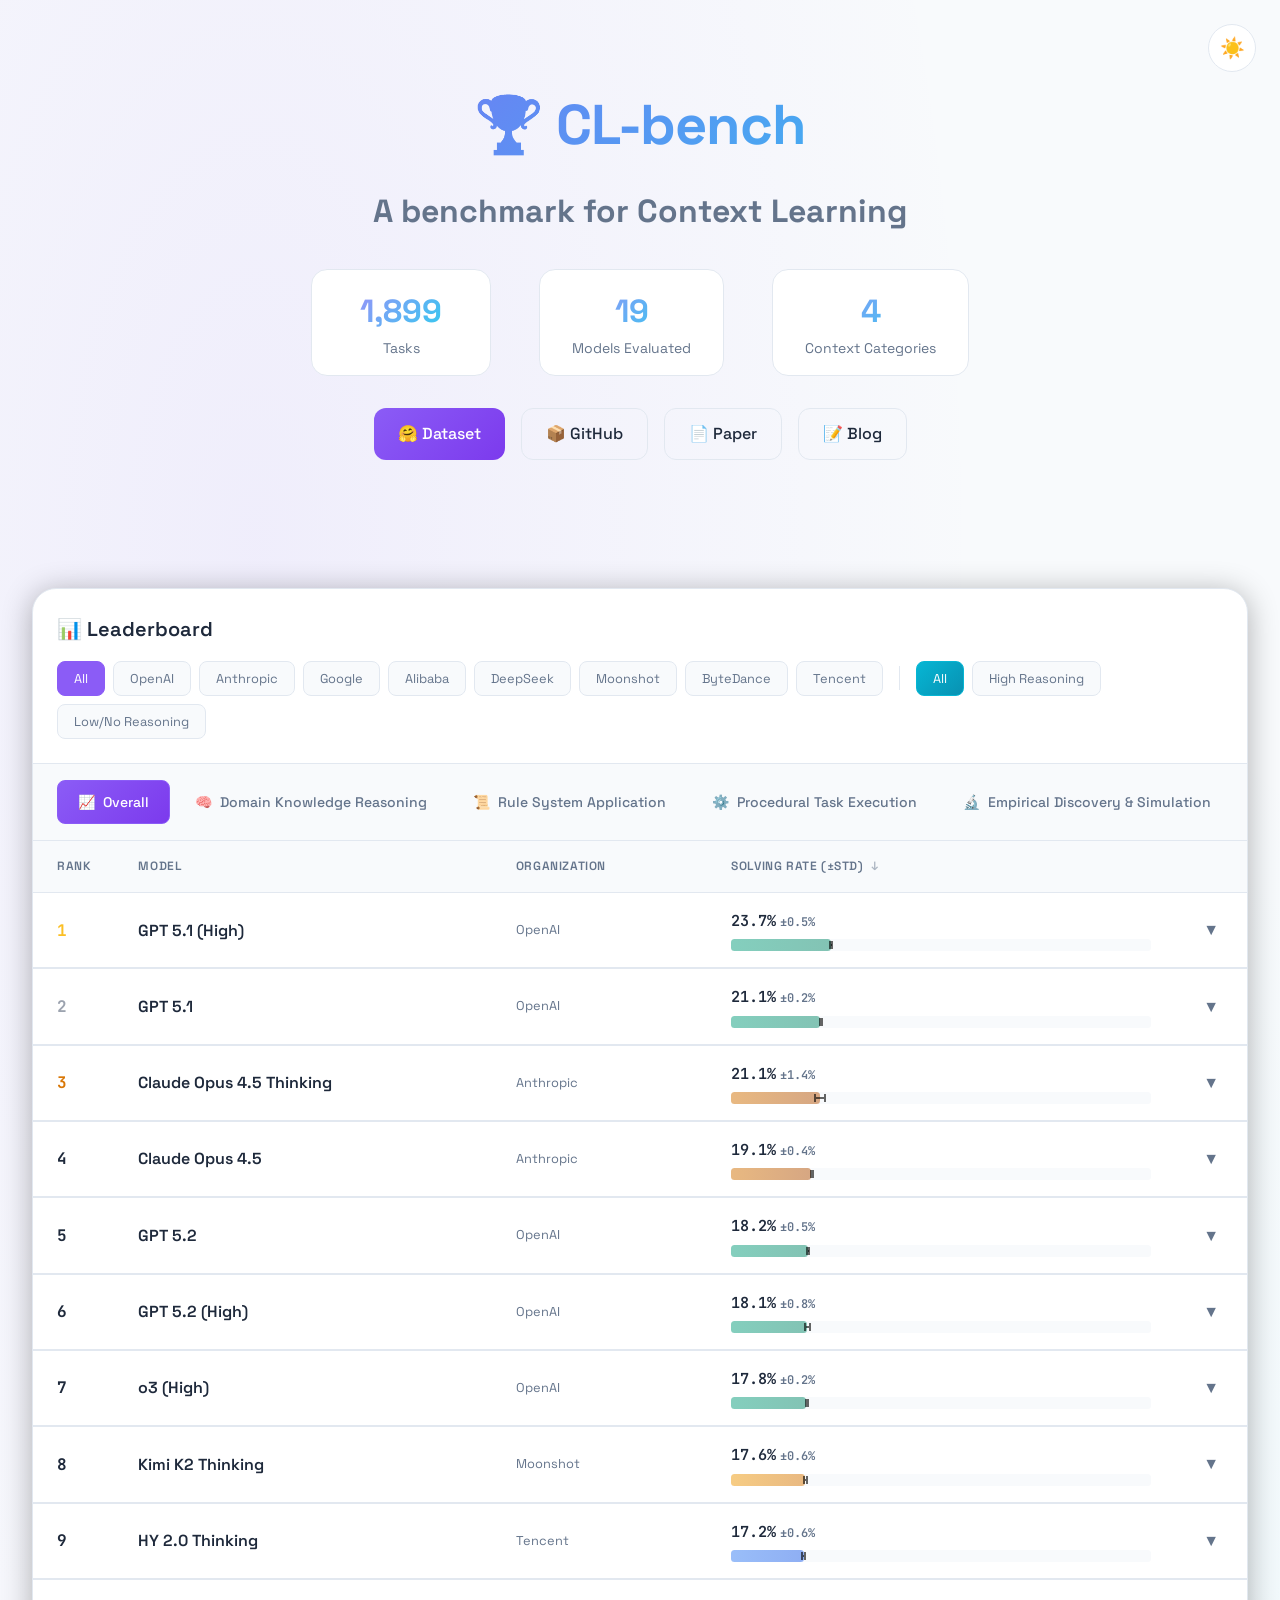
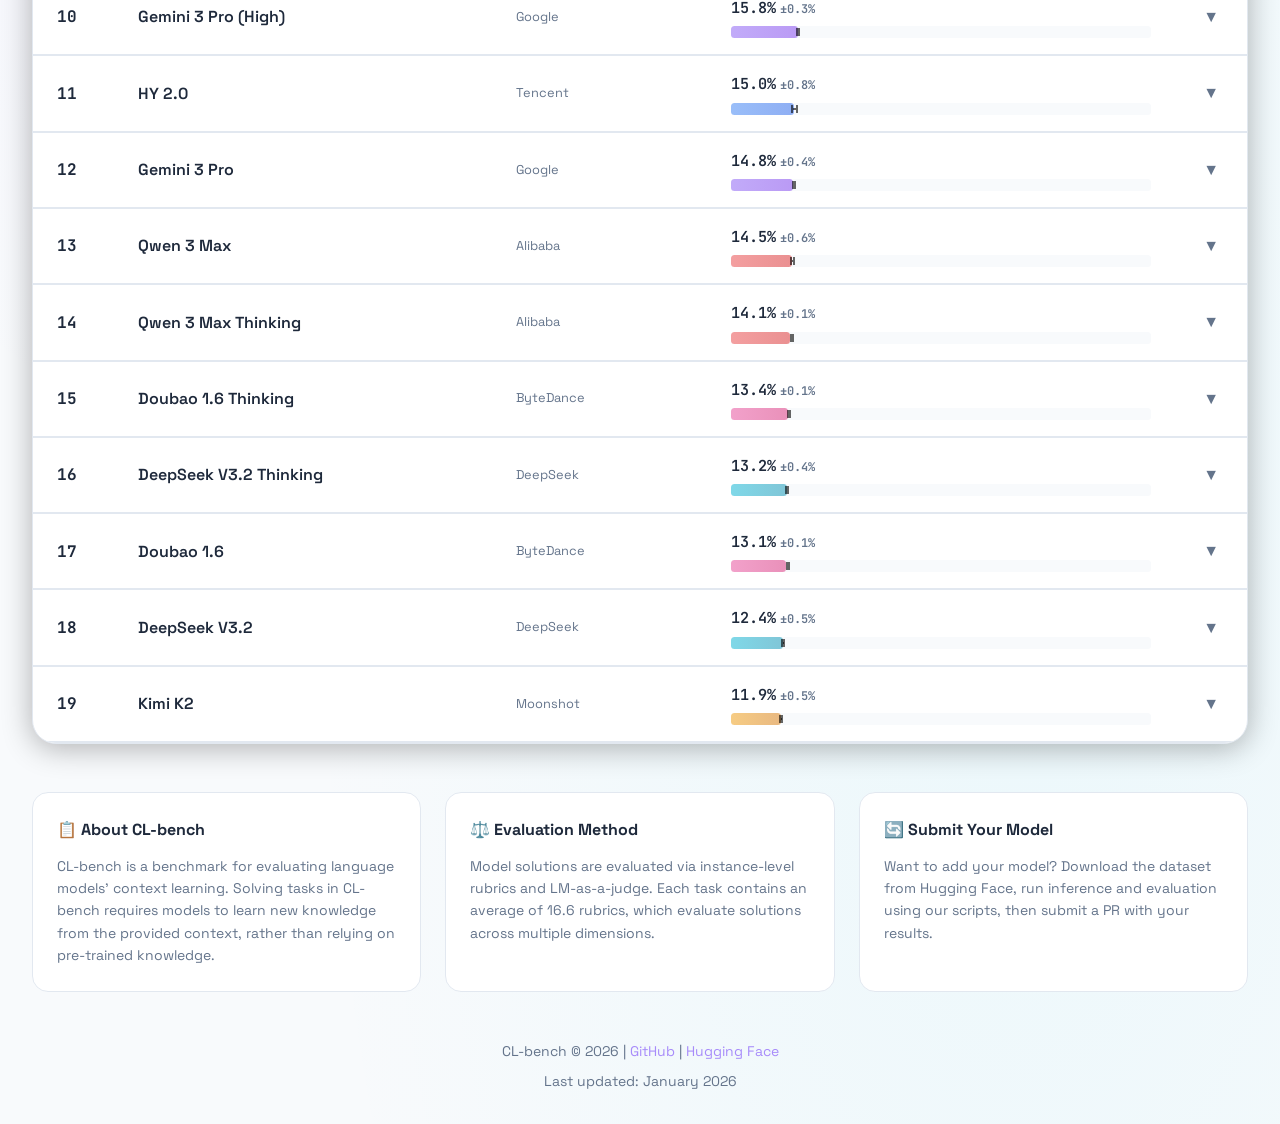
==== docs/index.html @ da1d1c38 "Update Leaderboard" ====
<!DOCTYPE html>
<html lang="en" data-theme="light">
<head>
    <meta charset="UTF-8">
    <meta name="viewport" content="width=device-width, initial-scale=1.0">
    <title>CL-bench Leaderboard</title>
    <link rel="preconnect" href="https://fonts.googleapis.com">
    <link rel="preconnect" href="https://fonts.gstatic.com" crossorigin>
    <link href="https://fonts.googleapis.com/css2?family=JetBrains+Mono:wght@400;500;600&family=Space+Grotesk:wght@400;500;600;700&display=swap" rel="stylesheet">
    <style>
        :root {
            --primary: #8b5cf6;
            --primary-dark: #7c3aed;
            --primary-light: #a78bfa;
            --bg: #0c0a1d;
            --bg-card: #1a1730;
            --bg-hover: #252140;
            --text: #f1f5f9;
            --text-secondary: #94a3b8;
            --border: #2e2a4a;
            --gold: #fbbf24;
            --silver: #9ca3af;
            --bronze: #d97706;
            --green: #10b981;
            --red: #ef4444;
            --cyan: #22d3ee;
        }

        [data-theme="light"] {
            --bg: #f8fafc;
            --bg-card: #ffffff;
            --bg-hover: #f1f5f9;
            --text: #1e293b;
            --text-secondary: #64748b;
            --border: #e2e8f0;
        }

        * {
            margin: 0;
            padding: 0;
            box-sizing: border-box;
        }

        body {
            font-family: 'Space Grotesk', -apple-system, BlinkMacSystemFont, sans-serif;
            background: var(--bg);
            color: var(--text);
            line-height: 1.6;
            min-height: 100vh;
            background-image: 
                radial-gradient(ellipse at 20% 20%, rgba(139, 92, 246, 0.08) 0%, transparent 50%),
                radial-gradient(ellipse at 80% 80%, rgba(34, 211, 238, 0.06) 0%, transparent 50%);
        }

        .container {
            max-width: 1400px;
            margin: 0 auto;
            padding: 2rem;
        }

        /* Header */
        header {
            text-align: center;
            margin-bottom: 3rem;
            padding: 3rem 0;
        }

        .logo {
            font-size: 3.5rem;
            font-weight: 700;
            background: linear-gradient(135deg, var(--primary) 0%, var(--cyan) 100%);
            -webkit-background-clip: text;
            -webkit-text-fill-color: transparent;
            background-clip: text;
            margin-bottom: 1rem;
            letter-spacing: -0.02em;
        }

        .tagline {
            font-size: 2rem;
            color: var(--text-secondary);
            max-width: 650px;
            margin: 0 auto 2rem;
        }

        .stats {
            display: flex;
            justify-content: center;
            gap: 3rem;
            margin-top: 2rem;
        }

        .stat {
            text-align: center;
            padding: 1rem 2rem;
            background: var(--bg-card);
            border-radius: 1rem;
            border: 1px solid var(--border);
            min-width: 180px;
        }

        .stat-value {
            font-size: 2rem;
            font-weight: 700;
            background: linear-gradient(135deg, var(--primary-light) 0%, var(--cyan) 100%);
            -webkit-background-clip: text;
            -webkit-text-fill-color: transparent;
            background-clip: text;
        }

        .stat-label {
            font-size: 0.875rem;
            color: var(--text-secondary);
        }

        /* Navigation */
        nav {
            display: flex;
            justify-content: center;
            gap: 1rem;
            margin-bottom: 2rem;
            flex-wrap: wrap;
        }

        .btn {
            display: inline-flex;
            align-items: center;
            gap: 0.5rem;
            padding: 0.75rem 1.5rem;
            background: linear-gradient(135deg, var(--primary) 0%, var(--primary-dark) 100%);
            color: white;
            text-decoration: none;
            border-radius: 0.75rem;
            font-weight: 500;
            transition: all 0.3s;
            border: none;
        }

        .btn:hover {
            transform: translateY(-2px);
            box-shadow: 0 8px 20px rgba(139, 92, 246, 0.4);
        }

        .btn-outline {
            background: transparent;
            border: 1px solid var(--border);
            color: var(--text);
        }

        .btn-outline:hover {
            background: var(--bg-card);
            border-color: var(--primary);
            box-shadow: 0 8px 20px rgba(139, 92, 246, 0.2);
        }

        /* Theme Toggle */
        .theme-toggle {
            position: fixed;
            top: 1.5rem;
            right: 1.5rem;
            z-index: 1000;
        }

        .theme-toggle-btn {
            display: flex;
            align-items: center;
            justify-content: center;
            width: 48px;
            height: 48px;
            background: var(--bg-card);
            border: 1px solid var(--border);
            border-radius: 50%;
            cursor: pointer;
            transition: all 0.3s;
            font-size: 1.25rem;
        }

        .theme-toggle-btn:hover {
            transform: scale(1.1);
            border-color: var(--primary);
            box-shadow: 0 4px 15px rgba(139, 92, 246, 0.3);
        }

        .theme-toggle-btn .icon-sun,
        .theme-toggle-btn .icon-moon {
            transition: opacity 0.3s, transform 0.3s;
        }

        .theme-toggle-btn .icon-sun {
            display: none;
        }

        [data-theme="light"] .theme-toggle-btn .icon-sun {
            display: block;
        }

        [data-theme="light"] .theme-toggle-btn .icon-moon {
            display: none;
        }

        /* Leaderboard */
        .leaderboard-section {
            background: var(--bg-card);
            border-radius: 1.5rem;
            overflow: hidden;
            border: 1px solid var(--border);
            box-shadow: 0 4px 30px rgba(0, 0, 0, 0.3);
        }

        .section-header {
            display: flex;
            justify-content: space-between;
            align-items: center;
            padding: 1.5rem;
            border-bottom: 1px solid var(--border);
            flex-wrap: wrap;
            gap: 1rem;
        }

        .section-title {
            font-size: 1.25rem;
            font-weight: 600;
        }

        /* Category Tabs */
        .category-tabs {
            display: flex;
            gap: 0.25rem;
            padding: 1rem 1.5rem;
            background: var(--bg);
            border-bottom: 1px solid var(--border);
            overflow-x: auto;
        }

        .category-tab {
            padding: 0.75rem 1.25rem;
            background: transparent;
            border: 1px solid transparent;
            color: var(--text-secondary);
            border-radius: 0.5rem;
            cursor: pointer;
            font-size: 0.875rem;
            font-weight: 500;
            transition: all 0.2s;
            white-space: nowrap;
            font-family: inherit;
        }

        .category-tab:hover {
            color: var(--text);
            background: var(--bg-card);
        }

        .category-tab.active {
            background: linear-gradient(135deg, var(--primary) 0%, var(--primary-dark) 100%);
            color: white;
            border-color: var(--primary);
        }

        .category-tab .tab-icon {
            margin-right: 0.5rem;
        }

        .filters {
            display: flex;
            gap: 0.5rem;
            flex-wrap: wrap;
            align-items: center;
        }

        .filter-divider {
            width: 1px;
            height: 24px;
            background: var(--border);
            margin: 0 0.5rem;
        }

        .filter-btn {
            padding: 0.5rem 1rem;
            background: var(--bg);
            border: 1px solid var(--border);
            color: var(--text-secondary);
            border-radius: 0.5rem;
            cursor: pointer;
            font-size: 0.8rem;
            transition: all 0.2s;
            font-family: inherit;
        }

        .filter-btn:hover, .filter-btn.active {
            background: var(--primary);
            border-color: var(--primary);
            color: white;
        }

        .filter-btn.reasoning-active {
            background: linear-gradient(135deg, #06b6d4 0%, #0891b2 100%);
            border-color: #06b6d4;
            color: white;
        }

        .filter-btn.reasoning-btn:hover:not(.reasoning-active) {
            background: var(--bg-hover);
            border-color: #06b6d4;
            color: var(--text);
        }

        /* Table */
        .table-container {
            overflow-x: auto;
        }

        table {
            width: 100%;
            border-collapse: collapse;
        }

        th, td {
            padding: 1rem 1.5rem;
            text-align: left;
        }

        th {
            background: var(--bg);
            font-weight: 600;
            font-size: 0.75rem;
            text-transform: uppercase;
            letter-spacing: 0.05em;
            color: var(--text-secondary);
            cursor: pointer;
            user-select: none;
            white-space: nowrap;
        }

        th:hover {
            color: var(--text);
        }

        th .sort-icon {
            margin-left: 0.25rem;
            opacity: 0.5;
        }

        th.sorted .sort-icon {
            opacity: 1;
            color: var(--primary);
        }

        tr {
            border-bottom: 1px solid var(--border);
            transition: background 0.2s;
        }

        tbody tr:hover {
            background: var(--bg-hover);
        }

        .rank {
            font-weight: 700;
            width: 60px;
            font-family: 'JetBrains Mono', monospace;
        }

        .rank-1 { color: var(--gold); }
        .rank-2 { color: var(--silver); }
        .rank-3 { color: var(--bronze); }

        .model-name {
            font-weight: 600;
        }

        .model-org {
            font-size: 0.8rem;
            color: var(--text-secondary);
        }

        .score {
            font-weight: 600;
            font-variant-numeric: tabular-nums;
            min-width: 300px;
        }

        .score-container {
            display: flex;
            flex-direction: column;
            gap: 0.375rem;
        }

        .score-text {
            display: flex;
            align-items: baseline;
            gap: 0.25rem;
            font-family: 'JetBrains Mono', monospace;
        }

        .score-value {
            font-weight: 600;
            font-size: 0.95rem;
        }

        .score-std {
            font-size: 0.75rem;
            color: var(--text-secondary);
        }

        .progress-wrapper {
            position: relative;
            width: 100%;
            height: 12px;
        }

        .progress-bg {
            position: absolute;
            top: 0;
            left: 0;
            width: 100%;
            height: 100%;
            background: var(--bg);
            border-radius: 3.5px;
        }

        .progress-bar {
            position: absolute;
            top: 0;
            left: 0;
            height: 100%;
            border-radius: 3.5px;
            transition: width 0.5s ease;
        }

        /* I-shaped error bar */
        .error-bar-container {
            position: absolute;
            top: 50%;
            transform: translateY(-50%);
            height: 16px;
            display: flex;
            align-items: center;
        }

        .error-bar-line {
            height: 2px;
            background: rgba(255, 255, 255, 0.85);
        }

        .error-bar-cap {
            width: 2px;
            height: 8px;
            background: rgba(225, 219, 219, 0.85);
            flex-shrink: 0;
        }

        [data-theme="light"] .error-bar-line {
            background: rgba(0, 0, 0, 0.6);
        }

        [data-theme="light"] .error-bar-cap {
            background: rgba(0, 0, 0, 0.6);
        }

        /* Color palette for different organizations */
        .bar-openai { background: linear-gradient(90deg, #10a37f 0%, #0d8c6c 100%); }
        .bar-anthropic { background: linear-gradient(90deg, #d97706 0%, #b45309 100%); }
        .bar-google { background: linear-gradient(90deg, #8b5cf6 0%, #7c3aed 100%); }
        .bar-alibaba { background: linear-gradient(90deg, #ef4444 0%, #dc2626 100%); }
        .bar-deepseek { background: linear-gradient(90deg, #06b6d4 0%, #0891b2 100%); }
        .bar-moonshot { background: linear-gradient(90deg, #f59e0b 0%, #d97706 100%); }
        .bar-bytedance { background: linear-gradient(90deg, #ec4899 0%, #db2777 100%); }
        .bar-tencent { background: linear-gradient(90deg, #3b82f6 0%, #2563eb 100%); }

        /* Light mode: softer progress bars */
        [data-theme="light"] .progress-bar {
            opacity: 0.5;
        }

        [data-theme="light"] .mini-bar-fill {
            opacity: 0.5;
        }

        /* Mini category bars for expanded view */
        .mini-scores {
            display: none;
            grid-template-columns: repeat(4, 1fr);
            gap: 1rem;
            padding: 1rem 1.5rem;
            background: var(--bg);
            border-top: 1px solid var(--border);
        }

        .mini-scores.visible {
            display: grid;
        }

        .mini-score {
            background: var(--bg-card);
            padding: 0.75rem;
            border-radius: 0.5rem;
            border: 1px solid var(--border);
        }

        .mini-score-label {
            font-size: 0.7rem;
            color: var(--text-secondary);
            margin-bottom: 0.25rem;
            text-transform: uppercase;
            letter-spacing: 0.03em;
        }

        .mini-score-value {
            font-family: 'JetBrains Mono', monospace;
            font-size: 0.9rem;
            font-weight: 600;
        }

        .mini-bar {
            height: 4px;
            background: var(--bg);
            border-radius: 2px;
            margin-top: 0.5rem;
            overflow: hidden;
        }

        .mini-bar-fill {
            height: 100%;
            border-radius: 2px;
            transition: width 0.3s ease;
        }

        /* About Section */
        .about-section {
            margin-top: 3rem;
            display: grid;
            grid-template-columns: repeat(auto-fit, minmax(300px, 1fr));
            gap: 1.5rem;
        }

        .about-card {
            background: var(--bg-card);
            border: 1px solid var(--border);
            border-radius: 1rem;
            padding: 1.5rem;
            transition: all 0.3s;
        }

        .about-card:hover {
            border-color: var(--primary);
            transform: translateY(-2px);
        }

        .about-card h3 {
            font-size: 1rem;
            margin-bottom: 0.75rem;
            display: flex;
            align-items: center;
            gap: 0.5rem;
        }

        .about-card p {
            color: var(--text-secondary);
            font-size: 0.875rem;
        }

        /* Footer */
        footer {
            text-align: center;
            padding: 3rem 0 0 0;
            color: var(--text-secondary);
            font-size: 0.875rem;
        }

        footer a {
            color: var(--primary-light);
            text-decoration: none;
        }

        footer a:hover {
            text-decoration: underline;
        }

        /* Expand button */
        .expand-btn {
            background: none;
            border: none;
            color: var(--text-secondary);
            cursor: pointer;
            padding: 0.25rem;
            transition: all 0.2s;
            font-size: 1rem;
        }

        .expand-btn:hover {
            color: var(--primary);
        }

        .expand-btn.expanded {
            transform: rotate(180deg);
        }

        /* Responsive */
        @media (max-width: 768px) {
            .container {
                padding: 1rem;
            }

            .logo {
                font-size: 2.5rem;
            }

            .stats {
                gap: 1rem;
                flex-wrap: wrap;
            }

            .stat {
                padding: 0.75rem 1.25rem;
            }

            th, td {
                padding: 0.75rem 1rem;
            }

            .category-tabs {
                padding: 0.75rem 1rem;
            }

            .mini-scores {
                grid-template-columns: repeat(2, 1fr);
            }
        }
    </style>
</head>
<body>
    <!-- Theme Toggle Button -->
    <div class="theme-toggle">
        <button class="theme-toggle-btn" onclick="toggleTheme()" title="切换日间/夜间模式">
            <span class="icon-moon">🌙</span>
            <span class="icon-sun">☀️</span>
        </button>
    </div>

    <div class="container">
        <header>
            <h1 class="logo">🏆 CL-bench</h1>
            <h2 class="tagline">A benchmark for Context Learning</h2>
            
            <div class="stats">
                <div class="stat">
                    <div class="stat-value">1,899</div>
                    <div class="stat-label">Tasks</div>
                </div>
                <div class="stat">
                    <div class="stat-value" id="model-count">19</div>
                    <div class="stat-label">Models Evaluated</div>
                </div>
                <div class="stat">
                    <div class="stat-value">4</div>
                    <div class="stat-label">Context Categories</div>
                </div>
            </div>

            <nav style="margin-top: 2rem;">
                <a href="https://huggingface.co/datasets/tencent/CL-bench" class="btn" target="_blank">
                    🤗 Dataset
                </a>
                <a href="https://github.com/Tencent-Hunyuan/CL-bench" class="btn btn-outline" target="_blank">
                    📦 GitHub
                </a>
                <a href="TBD" class="btn btn-outline" target="_blank">
                    📄 Paper
                </a>
                <a href="https://hy.tencent.com/research" class="btn btn-outline" target="_blank">
                    📝 Blog
                </a>
            </nav>
        </header>

        <section class="leaderboard-section">
            <div class="section-header">
                <h2 class="section-title">📊 Leaderboard</h2>
                <div class="filters">
                    <button class="filter-btn active" data-filter="all">All</button>
                    <button class="filter-btn" data-filter="OpenAI">OpenAI</button>
                    <button class="filter-btn" data-filter="Anthropic">Anthropic</button>
                    <button class="filter-btn" data-filter="Google">Google</button>
                    <button class="filter-btn" data-filter="Alibaba">Alibaba</button>
                    <button class="filter-btn" data-filter="DeepSeek">DeepSeek</button>
                    <button class="filter-btn" data-filter="Moonshot">Moonshot</button>
                    <button class="filter-btn" data-filter="ByteDance">ByteDance</button>
                    <button class="filter-btn" data-filter="Tencent">Tencent</button>
                    <div class="filter-divider"></div>
                    <button class="filter-btn reasoning-btn reasoning-active" data-reasoning="all">All</button>
                    <button class="filter-btn reasoning-btn" data-reasoning="high">High Reasoning</button>
                    <button class="filter-btn reasoning-btn" data-reasoning="low">Low/No Reasoning</button>
                </div>
            </div>

            <!-- Category Tabs -->
            <div class="category-tabs">
                <button class="category-tab active" data-category="overall">
                    <span class="tab-icon">📈</span>Overall
                </button>
                <button class="category-tab" data-category="domain">
                    <span class="tab-icon">🧠</span>Domain Knowledge Reasoning
                </button>
                <button class="category-tab" data-category="rule">
                    <span class="tab-icon">📜</span>Rule System Application
                </button>
                <button class="category-tab" data-category="procedural">
                    <span class="tab-icon">⚙️</span>Procedural Task Execution
                </button>
                <button class="category-tab" data-category="pattern">
                    <span class="tab-icon">🔬</span>Empirical Discovery & Simulation
                </button>
            </div>
            
            <div class="table-container">
                <table id="leaderboard">
                    <thead>
                        <tr>
                            <th>Rank</th>
                            <th>Model</th>
                            <th>Organization</th>
                            <th data-sort="score" id="score-header">Solving Rate (±std) <span class="sort-icon">↓</span></th>
                            <th style="width: 40px;"></th>
                        </tr>
                    </thead>
                    <tbody id="leaderboard-body">
                        <!-- Data will be inserted here -->
                    </tbody>
                </table>
            </div>
        </section>

        <section class="about-section">
            <div class="about-card">
                <h3>📋 About CL-bench</h3>
                <p>CL-bench is a benchmark for evaluating language models' context learning. Solving tasks in CL-bench requires models to learn new knowledge from the provided context, rather than relying on pre-trained knowledge.</p>
            </div>
            <div class="about-card">
                <h3>⚖️ Evaluation Method</h3>
                <p>Model solutions are evaluated via instance-level rubrics and LM-as-a-judge. Each task contains an average of 16.6 rubrics, which evaluate solutions across multiple dimensions.</p>
            </div>
            <div class="about-card">
                <h3>🔄 Submit Your Model</h3>
                <p>Want to add your model? Download the dataset from Hugging Face, run inference and evaluation using our scripts, then submit a PR with your results.</p>
            </div>
        </section>

        <footer>
            <p>CL-bench © 2026 | <a href="https://github.com/Tencent-Hunyuan/CL-bench"  target="_blank">GitHub</a> | <a href="https://huggingface.co/datasets/tencent/CL-bench"  target="_blank">Hugging Face</a></p>
            <p style="margin-top: 0.5rem;">Last updated: January 2026</p>
        </footer>
    </div>

    <script>
        // Theme toggle functionality
        function toggleTheme() {
            const html = document.documentElement;
            const currentTheme = html.getAttribute('data-theme');
            const newTheme = currentTheme === 'light' ? 'dark' : 'light';
            
            if (newTheme === 'dark') {
                html.removeAttribute('data-theme');
            } else {
                html.setAttribute('data-theme', newTheme);
            }
            
            // Save preference to localStorage
            localStorage.setItem('theme', newTheme);
        }

        // Load saved theme on page load
        (function() {
            const savedTheme = localStorage.getItem('theme');
            if (savedTheme === 'light') {
                document.documentElement.setAttribute('data-theme', 'light');
            }
        })();

        // Complete leaderboard data with context category scores
        const leaderboardData = [
            { model: "GPT 5.1 (High)", org: "OpenAI", overall: 0.237, overall_std: 0.005, domain: 0.253, domain_std: 0.013, rule: 0.237, rule_std: 0.013, procedural: 0.238, procedural_std: 0.014, pattern: 0.181, pattern_std: 0.031 },
            { model: "GPT 5.1", org: "OpenAI", overall: 0.211, overall_std: 0.002, domain: 0.224, domain_std: 0.007, rule: 0.210, rule_std: 0.007, procedural: 0.228, procedural_std: 0.013, pattern: 0.136, pattern_std: 0.010 },
            { model: "Claude Opus 4.5 Thinking", org: "Anthropic", overall: 0.211, overall_std: 0.014, domain: 0.237, domain_std: 0.012, rule: 0.190, rule_std: 0.015, procedural: 0.226, procedural_std: 0.015, pattern: 0.151, pattern_std: 0.023 },
            { model: "Claude Opus 4.5", org: "Anthropic", overall: 0.191, overall_std: 0.004, domain: 0.210, domain_std: 0.005, rule: 0.191, rule_std: 0.004, procedural: 0.195, procedural_std: 0.016, pattern: 0.114, pattern_std: 0.013 },
            { model: "GPT 5.2 (High)", org: "OpenAI", overall: 0.181, overall_std: 0.008, domain: 0.186, domain_std: 0.009, rule: 0.172, rule_std: 0.013, procedural: 0.214, procedural_std: 0.011, pattern: 0.117, pattern_std: 0.018 },
            { model: "GPT 5.2", org: "OpenAI", overall: 0.182, overall_std: 0.005, domain: 0.195, domain_std: 0.015, rule: 0.180, rule_std: 0.019, procedural: 0.191, procedural_std: 0.011, pattern: 0.121, pattern_std: 0.015 },
            { model: "o3 (High)", org: "OpenAI", overall: 0.178, overall_std: 0.002, domain: 0.180, domain_std: 0.014, rule: 0.176, rule_std: 0.011, procedural: 0.195, procedural_std: 0.004, pattern: 0.137, pattern_std: 0.008 },
            { model: "Kimi K2 Thinking", org: "Moonshot", overall: 0.176, overall_std: 0.006, domain: 0.187, domain_std: 0.006, rule: 0.170, rule_std: 0.015, procedural: 0.188, procedural_std: 0.007, pattern: 0.126, pattern_std: 0.040 },
            { model: "HY 2.0 Thinking", org: "Tencent", overall: 0.172, overall_std: 0.006, domain: 0.180, domain_std: 0.010, rule: 0.173, rule_std: 0.005, procedural: 0.194, procedural_std: 0.011, pattern: 0.089, pattern_std: 0.003 },
            { model: "Gemini 3 Pro (High)", org: "Google", overall: 0.158, overall_std: 0.003, domain: 0.155, domain_std: 0.011, rule: 0.177, rule_std: 0.017, procedural: 0.164, procedural_std: 0.016, pattern: 0.101, pattern_std: 0.031 },
            { model: "HY 2.0", org: "Tencent", overall: 0.150, overall_std: 0.008, domain: 0.143, domain_std: 0.009, rule: 0.163, rule_std: 0.009, procedural: 0.173, procedural_std: 0.011, pattern: 0.085, pattern_std: 0.009 },
            { model: "Gemini 3 Pro", org: "Google", overall: 0.148, overall_std: 0.004, domain: 0.139, domain_std: 0.003, rule: 0.165, rule_std: 0.007, procedural: 0.155, procedural_std: 0.014, pattern: 0.112, pattern_std: 0.010 },
            { model: "Qwen 3 Max", org: "Alibaba", overall: 0.145, overall_std: 0.006, domain: 0.146, domain_std: 0.010, rule: 0.161, rule_std: 0.006, procedural: 0.149, procedural_std: 0.016, pattern: 0.089, pattern_std: 0.015 },
            { model: "Qwen 3 Max Thinking", org: "Alibaba", overall: 0.141, overall_std: 0.001, domain: 0.135, domain_std: 0.005, rule: 0.156, rule_std: 0.010, procedural: 0.152, procedural_std: 0.014, pattern: 0.090, pattern_std: 0.010 },
            { model: "Doubao 1.6 Thinking", org: "ByteDance", overall: 0.134, overall_std: 0.001, domain: 0.137, domain_std: 0.001, rule: 0.142, rule_std: 0.014, procedural: 0.139, procedural_std: 0.015, pattern: 0.094, pattern_std: 0.003 },
            { model: "DeepSeek V3.2 Thinking", org: "DeepSeek", overall: 0.132, overall_std: 0.004, domain: 0.136, domain_std: 0.006, rule: 0.138, rule_std: 0.006, procedural: 0.142, procedural_std: 0.001, pattern: 0.080, pattern_std: 0.015 },
            { model: "Doubao 1.6", org: "ByteDance", overall: 0.131, overall_std: 0.001, domain: 0.119, domain_std: 0.005, rule: 0.147, rule_std: 0.007, procedural: 0.151, procedural_std: 0.005, pattern: 0.079, pattern_std: 0.008 },
            { model: "DeepSeek V3.2", org: "DeepSeek", overall: 0.124, overall_std: 0.005, domain: 0.123, domain_std: 0.008, rule: 0.134, rule_std: 0.010, procedural: 0.135, procedural_std: 0.004, pattern: 0.070, pattern_std: 0.005 },
            { model: "Kimi K2", org: "Moonshot", overall: 0.119, overall_std: 0.005, domain: 0.123, domain_std: 0.011, rule: 0.127, rule_std: 0.005, procedural: 0.132, procedural_std: 0.011, pattern: 0.057, pattern_std: 0.008 },
        ];

        // Category display mapping
        const categoryLabels = {
            overall: "Overall",
            domain: "Domain Knowledge Reasoning",
            rule: "Rule System Application",
            procedural: "Procedural Task Execution",
            pattern: "Empirical Discovery & Simulation"
        };

        let currentData = [...leaderboardData];
        let currentCategory = 'overall';
        let sortColumn = 'score';
        let sortDirection = 'desc';
        let expandedRows = new Set();
        let currentOrgFilter = 'all';
        let currentReasoningFilter = 'all';

        // Check if a model is high reasoning (has "Thinking" or "(High)" in name)
        function isHighReasoning(modelName) {
            return modelName.includes('Thinking') || modelName.includes('(High)');
        }

        // Apply both org and reasoning filters
        function applyFilters() {
            let filtered = [...leaderboardData];
            
            // Apply org filter
            if (currentOrgFilter !== 'all') {
                filtered = filtered.filter(d => d.org === currentOrgFilter);
            }
            
            // Apply reasoning filter
            if (currentReasoningFilter === 'high') {
                filtered = filtered.filter(d => isHighReasoning(d.model));
            } else if (currentReasoningFilter === 'low') {
                filtered = filtered.filter(d => !isHighReasoning(d.model));
            }
            
            currentData = filtered;
            renderLeaderboard(currentData);
        }

        function getScoreForCategory(item, category) {
            return { value: item[category], std: item[category + '_std'] };
        }

        function renderLeaderboard(data) {
            const tbody = document.getElementById('leaderboard-body');
            
            // Sort data by current category score
            data.sort((a, b) => {
                const aVal = a[currentCategory];
                const bVal = b[currentCategory];
                
                if (sortDirection === 'asc') {
                    return aVal - bVal;
                } else {
                    return bVal - aVal;
                }
            });

            // Max score for scaling (use 100% for accurate visualization)
            const maxScore = 1.0;
            
            // Organization to color class mapping
            const orgColorMap = {
                'OpenAI': 'bar-openai',
                'Anthropic': 'bar-anthropic',
                'Google': 'bar-google',
                'Alibaba': 'bar-alibaba',
                'DeepSeek': 'bar-deepseek',
                'Moonshot': 'bar-moonshot',
                'ByteDance': 'bar-bytedance',
                'Tencent': 'bar-tencent'
            };

            tbody.innerHTML = data.map((item, index) => {
                const rank = index + 1;
                const rankClass = rank <= 3 ? `rank-${rank}` : '';
                const score = getScoreForCategory(item, currentCategory);
                const barWidth = Math.min((score.value / maxScore) * 100, 100);
                const stdWidth = (score.std / maxScore) * 100;
                const errorBarLeft = Math.max(barWidth - stdWidth, 0);
                const errorBarWidth = stdWidth * 2;
                const barColorClass = orgColorMap[item.org] || 'bar-openai';
                const isExpanded = expandedRows.has(item.model);
                
                // Mini scores for expanded view
                const categories = ['domain', 'rule', 'procedural', 'pattern'];
                const miniScoresHtml = categories.map(cat => {
                    const catScore = getScoreForCategory(item, cat);
                    const catBarWidth = Math.min((catScore.value / maxScore) * 100, 100);
                    return `
                        <div class="mini-score">
                            <div class="mini-score-label">${categoryLabels[cat]}</div>
                            <div class="mini-score-value">${(catScore.value * 100).toFixed(1)}% <span style="color: var(--text-secondary); font-size: 0.7rem;">±${(catScore.std * 100).toFixed(1)}%</span></div>
                            <div class="mini-bar">
                                <div class="mini-bar-fill ${barColorClass}" style="width: ${catBarWidth}%"></div>
                            </div>
                        </div>
                    `;
                }).join('');
                
                return `
                    <tr data-model="${item.model}">
                        <td class="rank ${rankClass}">${rank}</td>
                        <td class="model-name">${item.model}</td>
                        <td class="model-org">${item.org}</td>
                        <td class="score">
                            <div class="score-container">
                                <div class="score-text">
                                    <span class="score-value">${(score.value * 100).toFixed(1)}%</span>
                                    <span class="score-std">±${(score.std * 100).toFixed(1)}%</span>
                                </div>
                                <div class="progress-wrapper">
                                    <div class="progress-bg"></div>
                                    <div class="progress-bar ${barColorClass}" style="width: ${barWidth}%"></div>
                                    <div class="error-bar-container" style="left: ${errorBarLeft}%; width: ${errorBarWidth}%">
                                        <div class="error-bar-cap"></div>
                                        <div class="error-bar-line" style="flex: 1"></div>
                                        <div class="error-bar-cap"></div>
                                    </div>
                                </div>
                            </div>
                        </td>
                        <td>
                            <button class="expand-btn ${isExpanded ? 'expanded' : ''}" onclick="toggleExpand('${item.model}')">▼</button>
                        </td>
                    </tr>
                    <tr class="mini-scores-row" data-model="${item.model}">
                        <td colspan="5" style="padding: 0;">
                            <div class="mini-scores ${isExpanded ? 'visible' : ''}">
                                ${miniScoresHtml}
                            </div>
                        </td>
                    </tr>
                `;
            }).join('');

            document.getElementById('model-count').textContent = data.length;
        }

        function toggleExpand(modelName) {
            if (expandedRows.has(modelName)) {
                expandedRows.delete(modelName);
            } else {
                expandedRows.add(modelName);
            }
            renderLeaderboard(currentData);
        }

        // Category tab functionality
        document.querySelectorAll('.category-tab').forEach(tab => {
            tab.addEventListener('click', () => {
                document.querySelectorAll('.category-tab').forEach(t => t.classList.remove('active'));
                tab.classList.add('active');
                
                currentCategory = tab.dataset.category;
                document.getElementById('score-header').innerHTML = `${categoryLabels[currentCategory]} (±std) <span class="sort-icon">↓</span>`;
                
                renderLeaderboard(currentData);
            });
        });

        // Org filter functionality
        document.querySelectorAll('.filter-btn[data-filter]').forEach(btn => {
            btn.addEventListener('click', () => {
                document.querySelectorAll('.filter-btn[data-filter]').forEach(b => b.classList.remove('active'));
                btn.classList.add('active');
                
                currentOrgFilter = btn.dataset.filter;
                applyFilters();
            });
        });

        // Reasoning filter functionality
        document.querySelectorAll('.filter-btn[data-reasoning]').forEach(btn => {
            btn.addEventListener('click', () => {
                document.querySelectorAll('.filter-btn[data-reasoning]').forEach(b => b.classList.remove('reasoning-active'));
                btn.classList.add('reasoning-active');
                
                currentReasoningFilter = btn.dataset.reasoning;
                applyFilters();
            });
        });

        // Sort functionality
        document.querySelectorAll('th[data-sort]').forEach(th => {
            th.addEventListener('click', () => {
                const column = th.dataset.sort;
                
                if (column === sortColumn) {
                    sortDirection = sortDirection === 'asc' ? 'desc' : 'asc';
                } else {
                    sortColumn = column;
                    sortDirection = column === 'score' ? 'desc' : 'asc';
                }
                
                // Update sort indicators
                document.querySelectorAll('th').forEach(t => {
                    t.classList.remove('sorted');
                    const icon = t.querySelector('.sort-icon');
                    if (icon) icon.textContent = '↕';
                });
                th.classList.add('sorted');
                const icon = th.querySelector('.sort-icon');
                if (icon) icon.textContent = sortDirection === 'asc' ? '↑' : '↓';
                
                renderLeaderboard(currentData);
            });
        });

        // Initial render
        renderLeaderboard(currentData);
    </script>
</body>
</html>
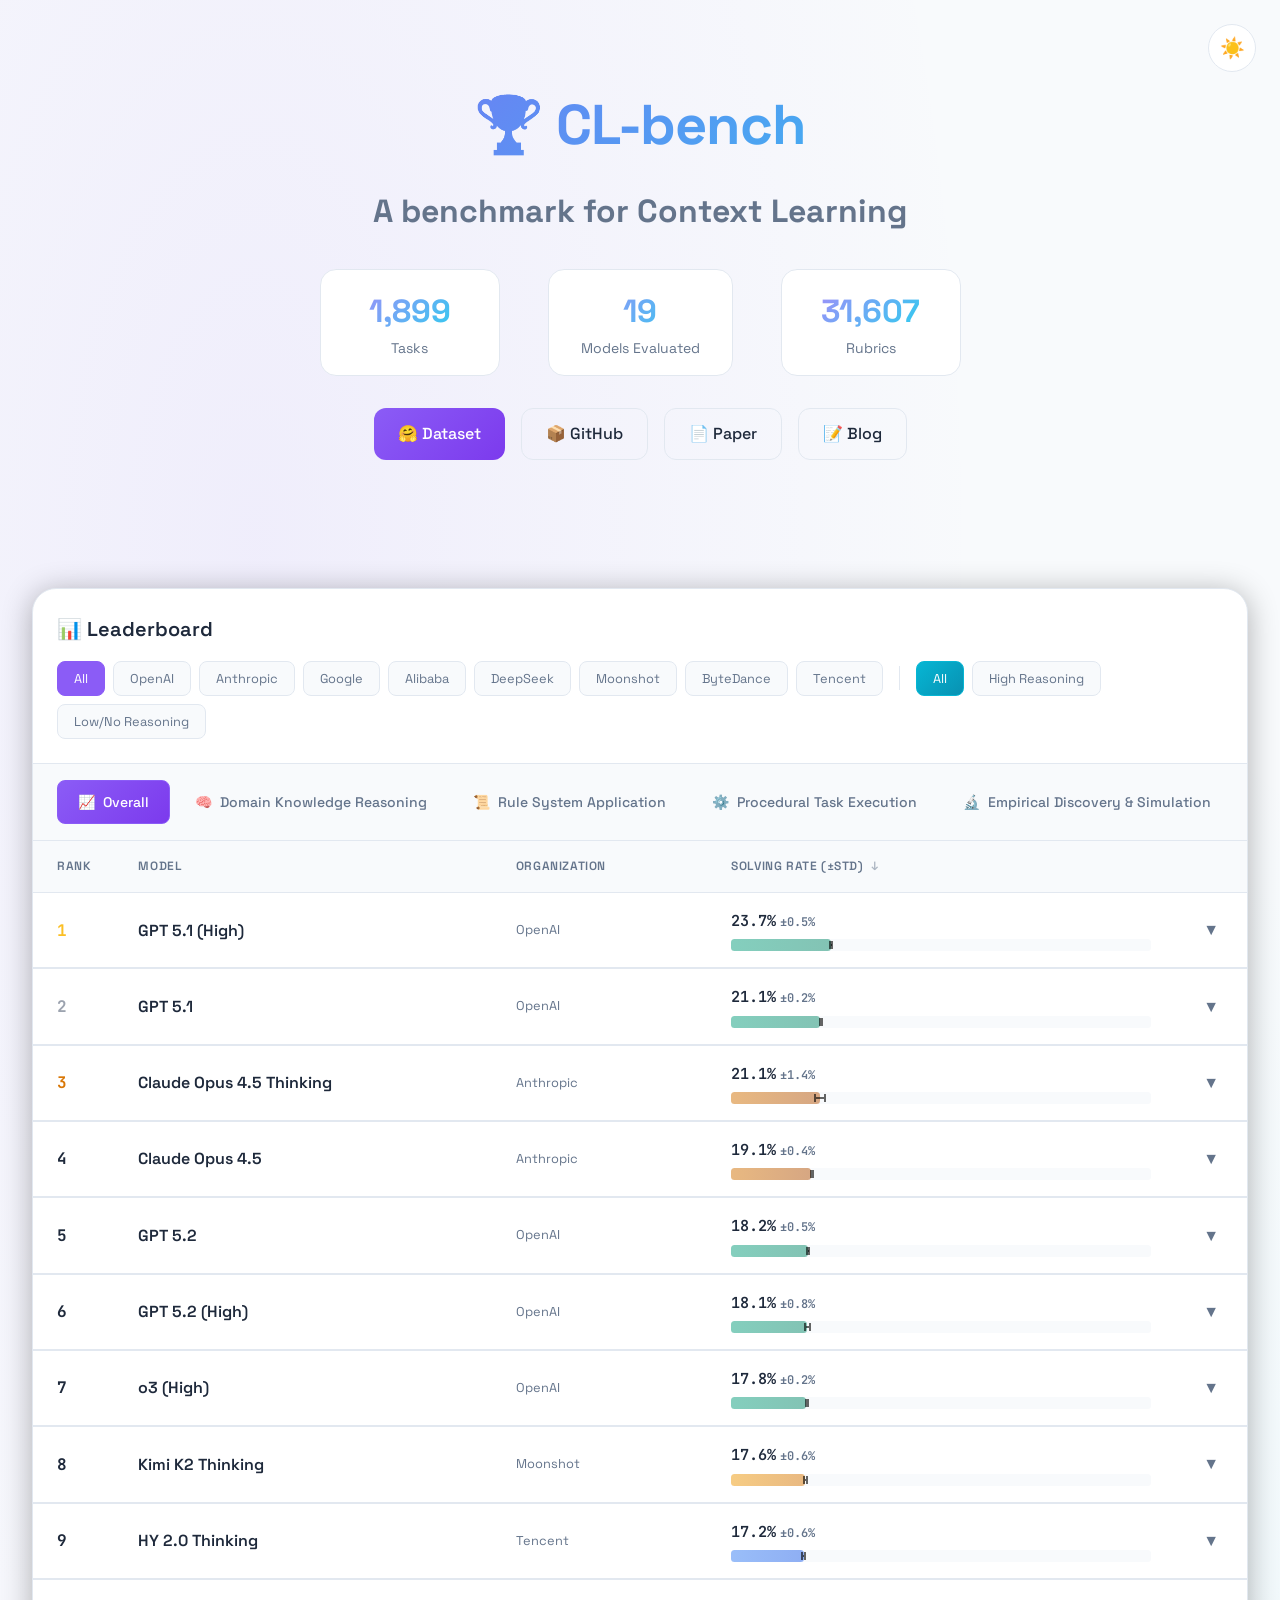
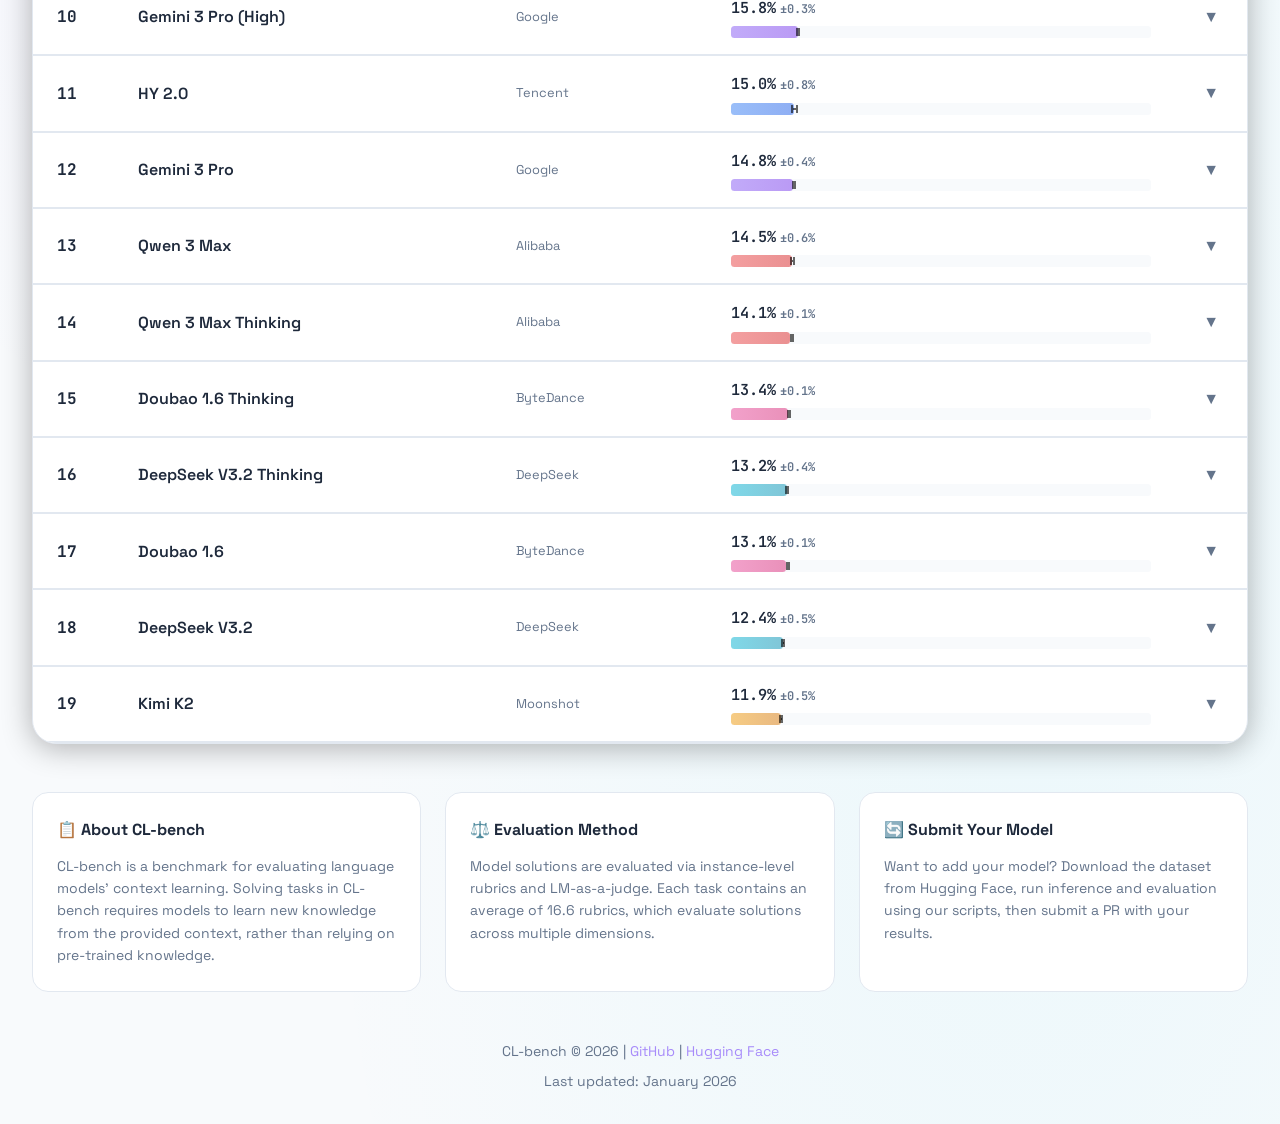
==== commit 844d3de6: "update gh-page" ====
--- a/docs/index.html
+++ b/docs/index.html
@@ -653,8 +653,8 @@
                     <div class="stat-label">Models Evaluated</div>
                 </div>
                 <div class="stat">
-                    <div class="stat-value">4</div>
-                    <div class="stat-label">Context Categories</div>
+                    <div class="stat-value">31,607</div>
+                    <div class="stat-label">Rubrics</div>
                 </div>
             </div>
 
@@ -665,10 +665,10 @@
                 <a href="https://github.com/Tencent-Hunyuan/CL-bench" class="btn btn-outline" target="_blank">
                     📦 GitHub
                 </a>
-                <a href="TBD" class="btn btn-outline" target="_blank">
+                <a href="https://github.com/Tencent-Hunyuan/CL-bench/raw/main/clbench-paper.pdf" class="btn btn-outline" target="_blank">
                     📄 Paper
                 </a>
-                <a href="https://hy.tencent.com/research" class="btn btn-outline" target="_blank">
+                <a href="https://hy.tencent.com/research/100025?langVersion=en" class="btn btn-outline" target="_blank">
                     📝 Blog
                 </a>
             </nav>
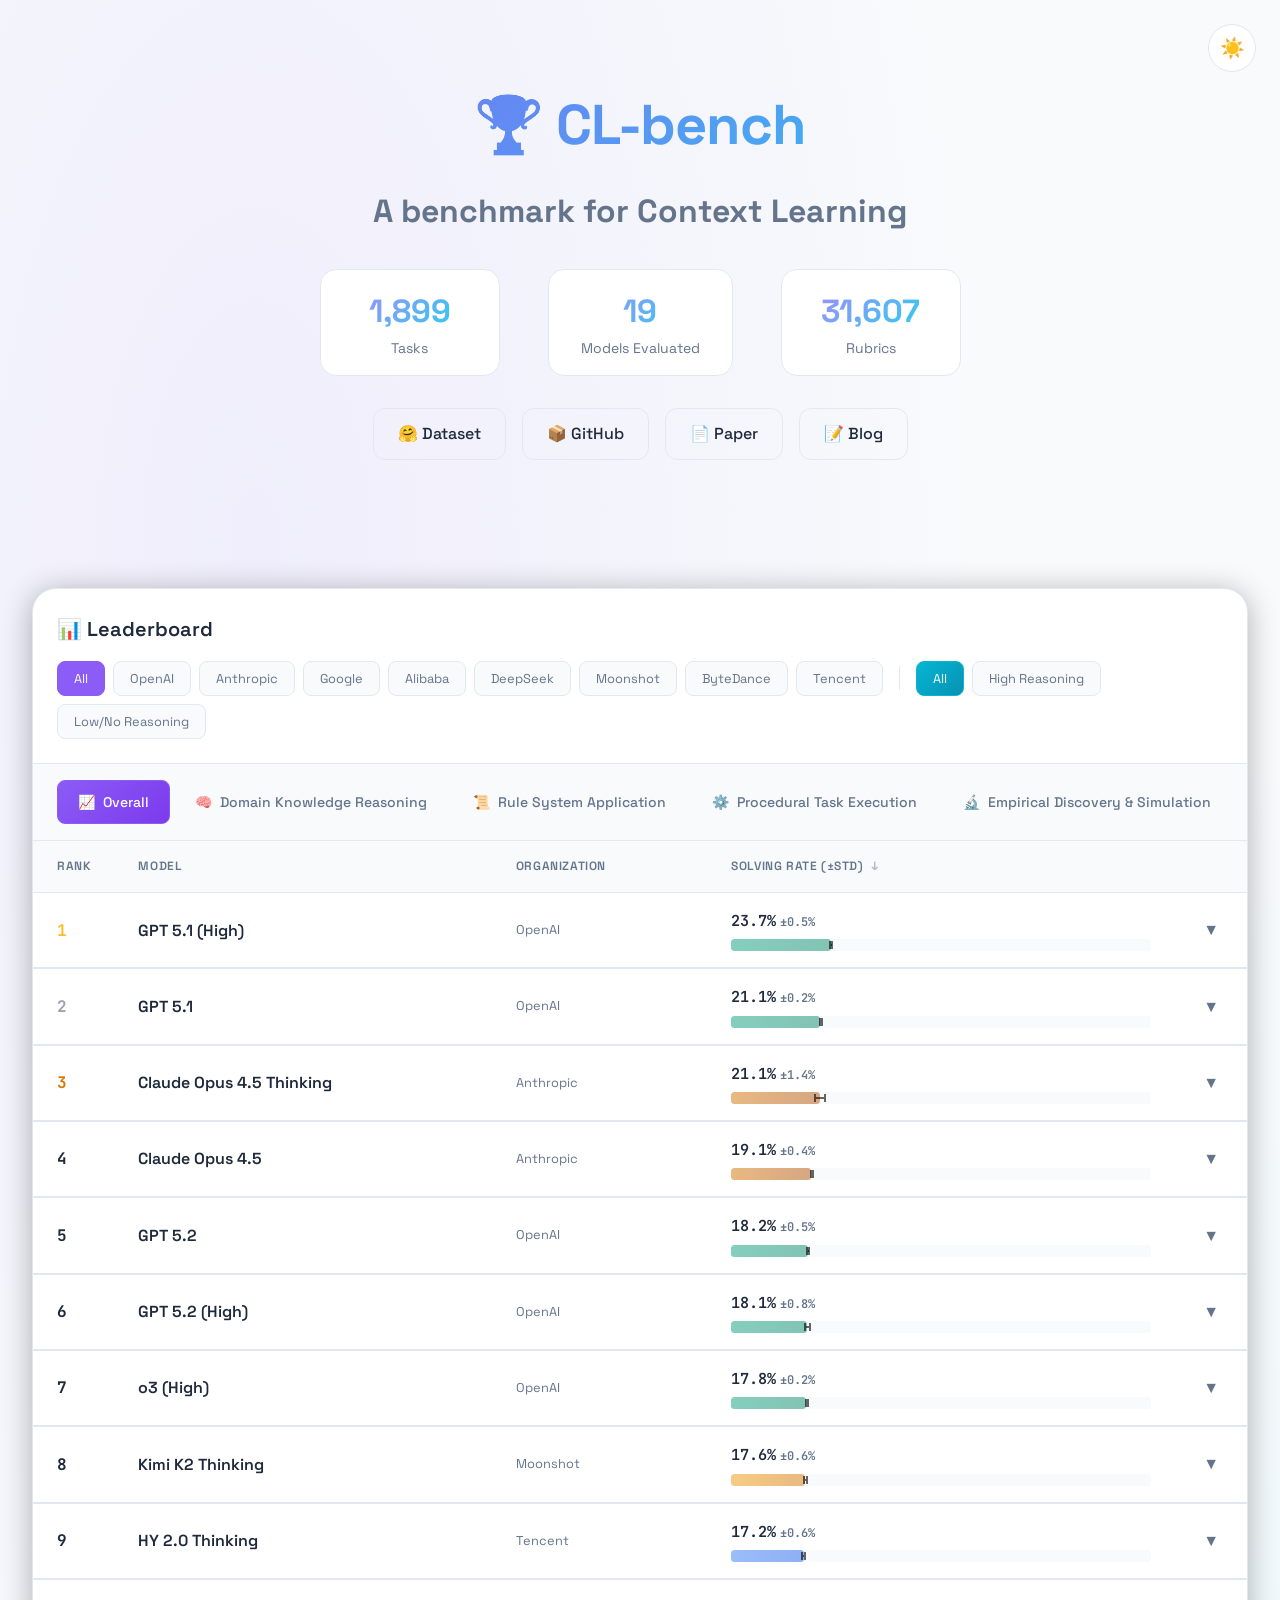
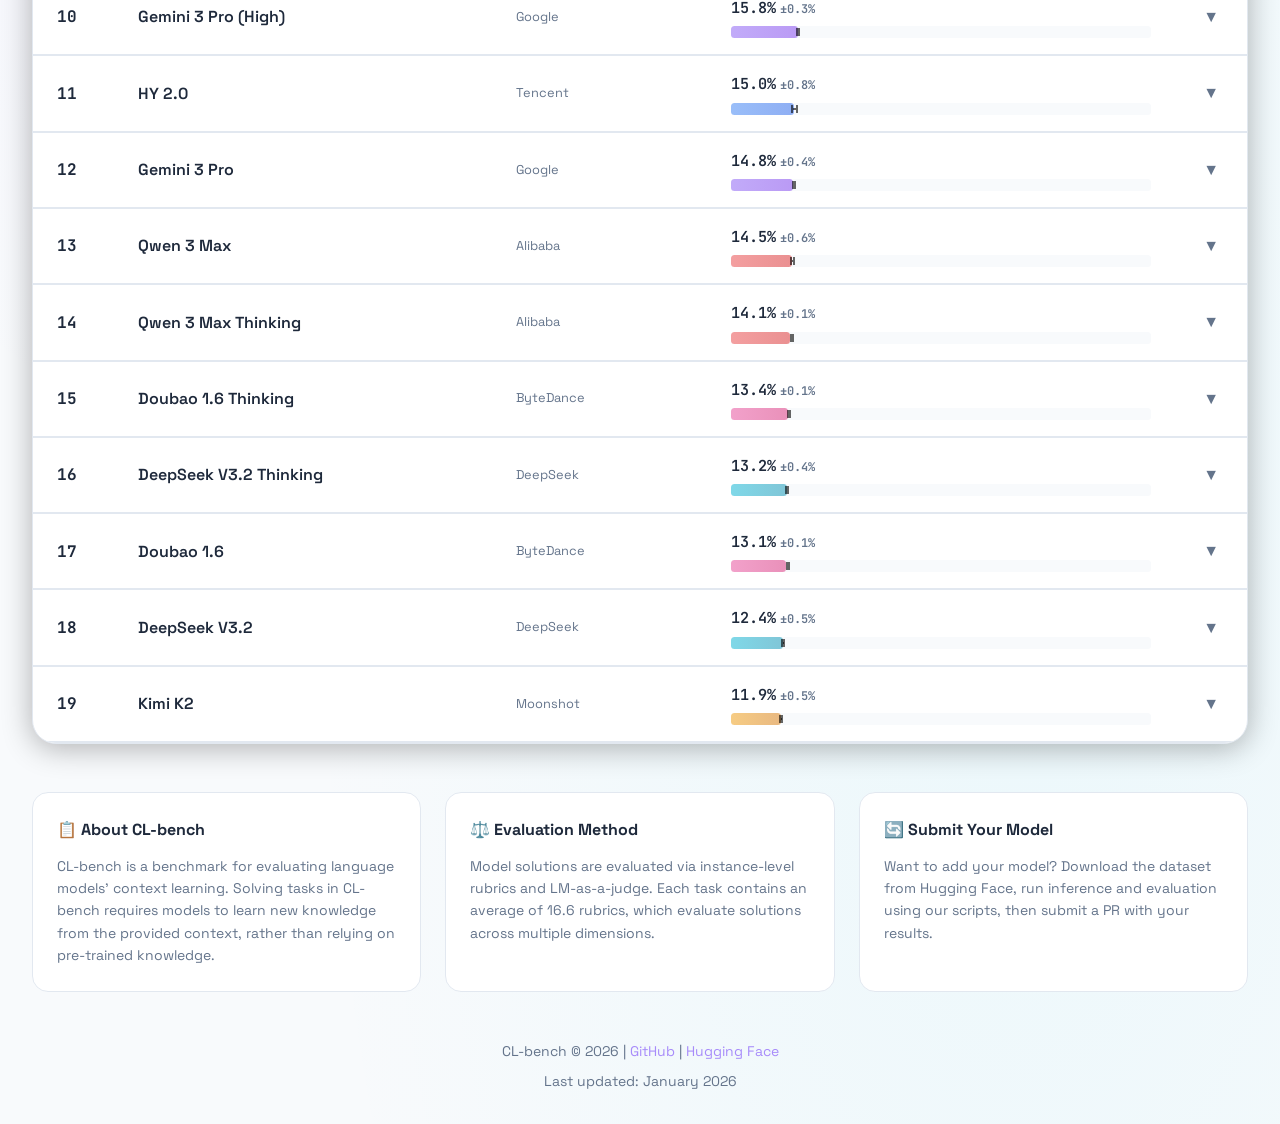
==== commit f9d354dd: "Update index.html" ====
--- a/docs/index.html
+++ b/docs/index.html
@@ -659,7 +659,7 @@
             </div>
 
             <nav style="margin-top: 2rem;">
-                <a href="https://huggingface.co/datasets/tencent/CL-bench" class="btn" target="_blank">
+                <a href="https://huggingface.co/datasets/tencent/CL-bench" class="btn btn-outline" target="_blank">
                     🤗 Dataset
                 </a>
                 <a href="https://github.com/Tencent-Hunyuan/CL-bench" class="btn btn-outline" target="_blank">
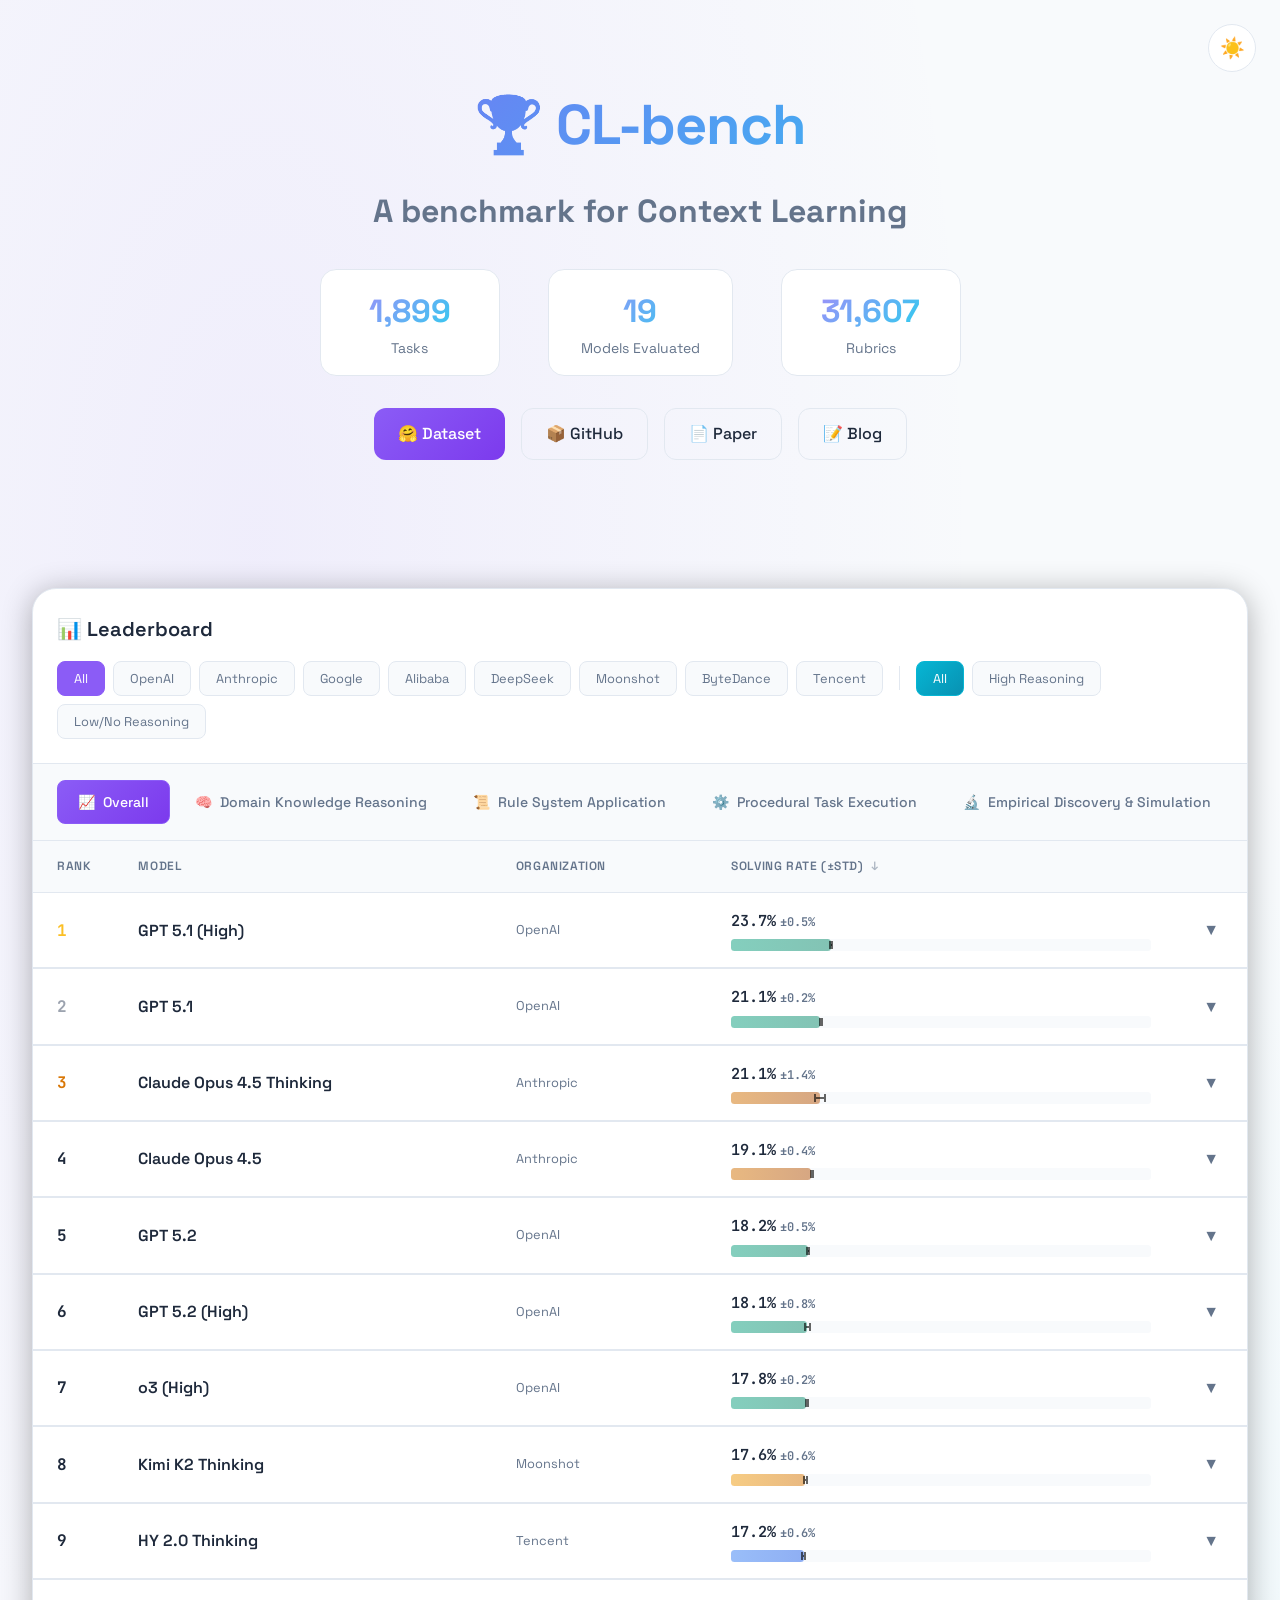
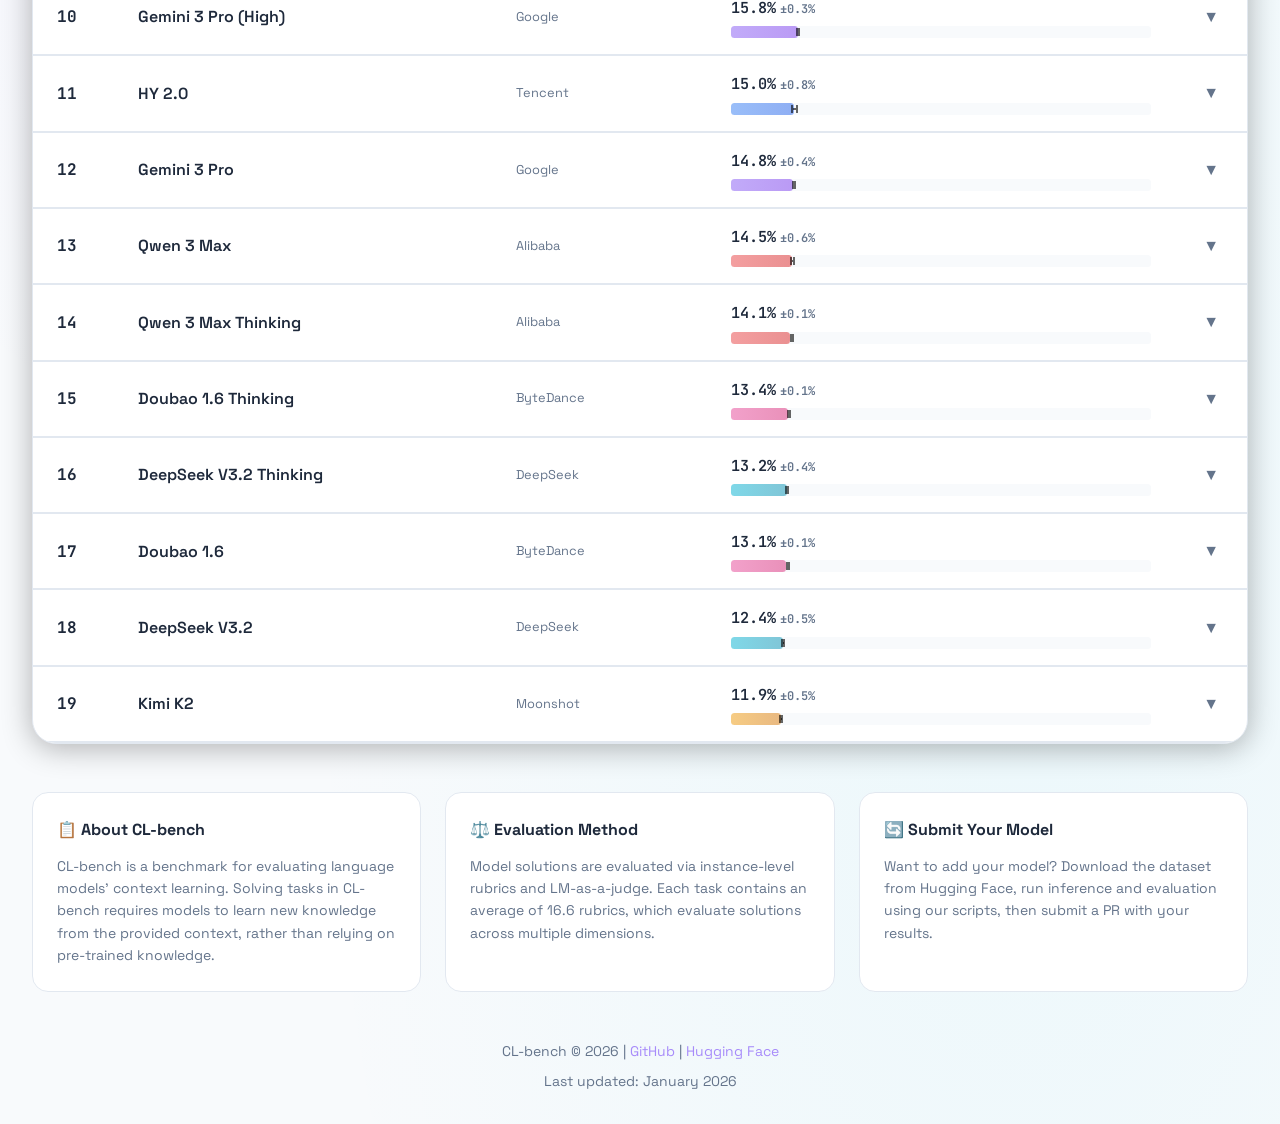
==== commit e1ab5722: "update arxiv version" ====
--- a/docs/index.html
+++ b/docs/index.html
@@ -659,13 +659,13 @@
             </div>
 
             <nav style="margin-top: 2rem;">
-                <a href="https://huggingface.co/datasets/tencent/CL-bench" class="btn btn-outline" target="_blank">
+                <a href="https://huggingface.co/datasets/tencent/CL-bench" class="btn" target="_blank">
                     🤗 Dataset
                 </a>
                 <a href="https://github.com/Tencent-Hunyuan/CL-bench" class="btn btn-outline" target="_blank">
                     📦 GitHub
                 </a>
-                <a href="https://github.com/Tencent-Hunyuan/CL-bench/raw/main/clbench-paper.pdf" class="btn btn-outline" target="_blank">
+                <a href="https://arxiv.org/abs/2602.03587" class="btn btn-outline" target="_blank">
                     📄 Paper
                 </a>
                 <a href="https://hy.tencent.com/research/100025?langVersion=en" class="btn btn-outline" target="_blank">
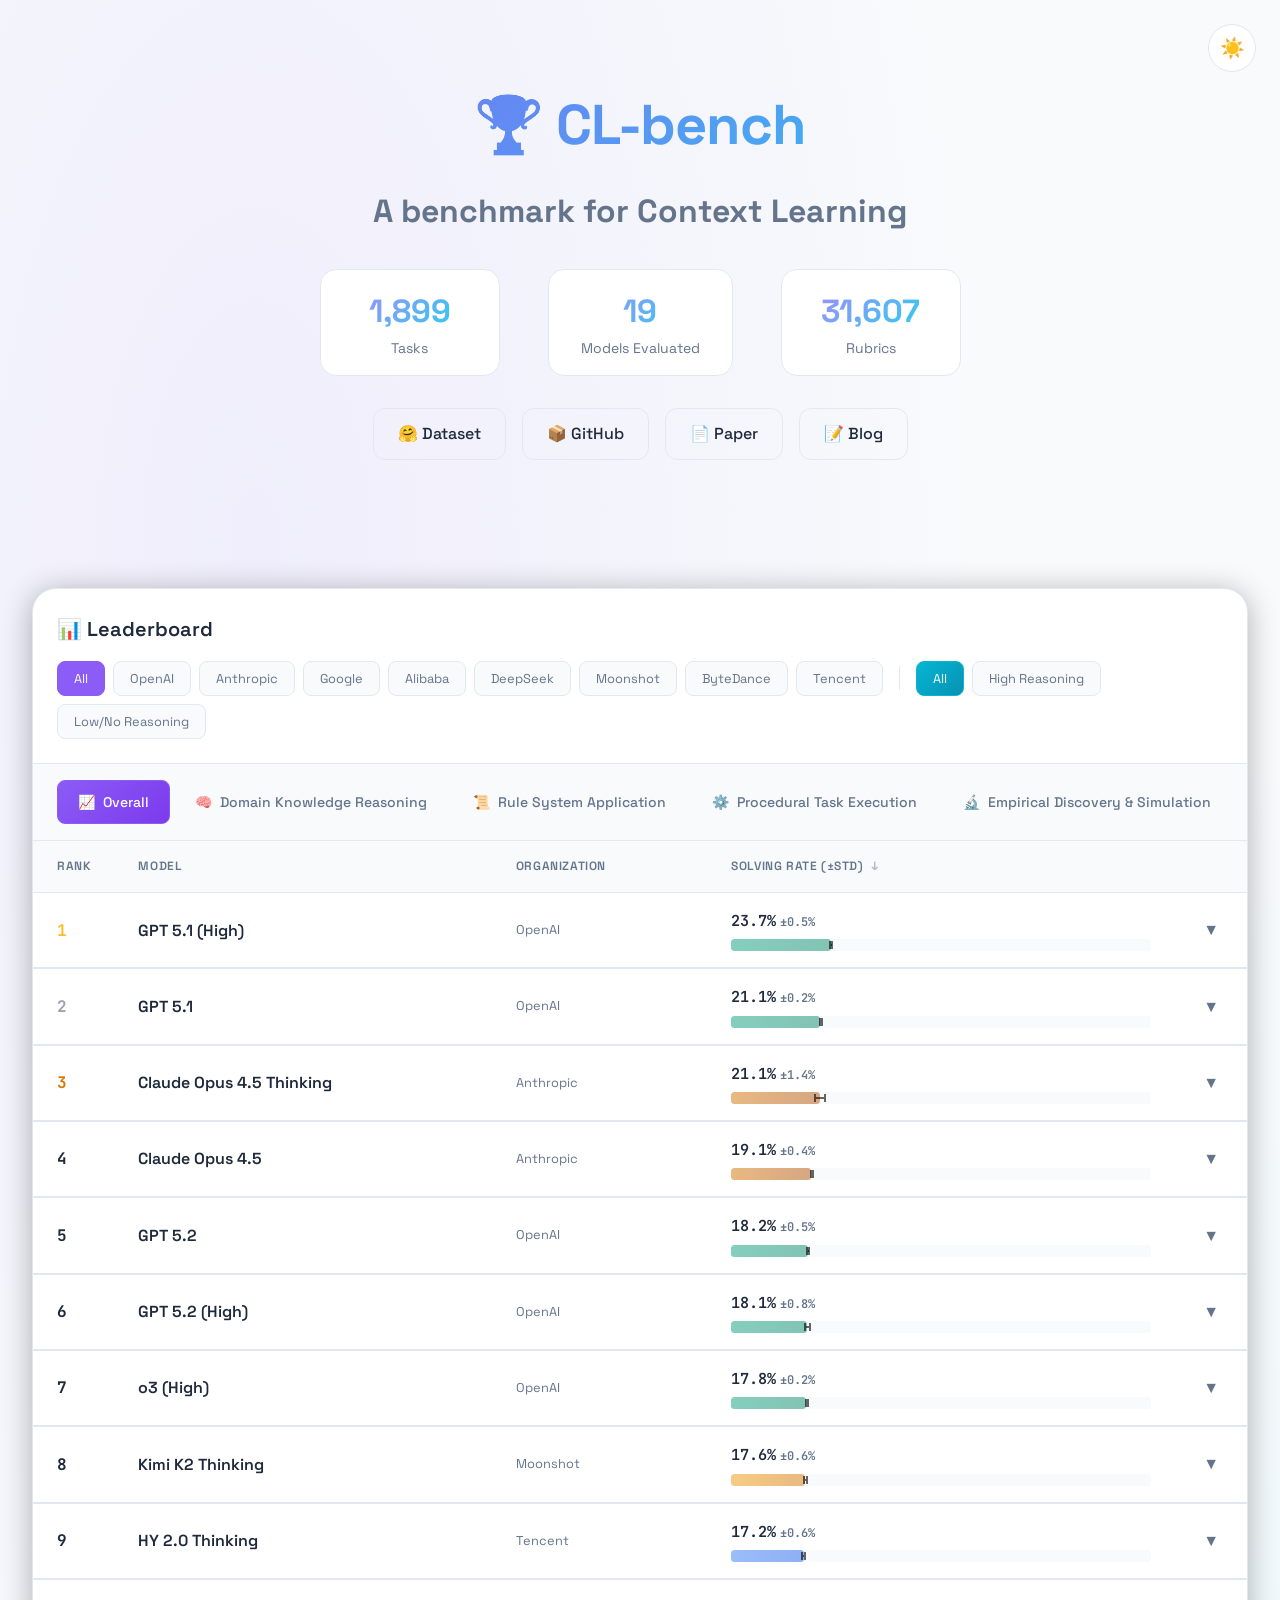
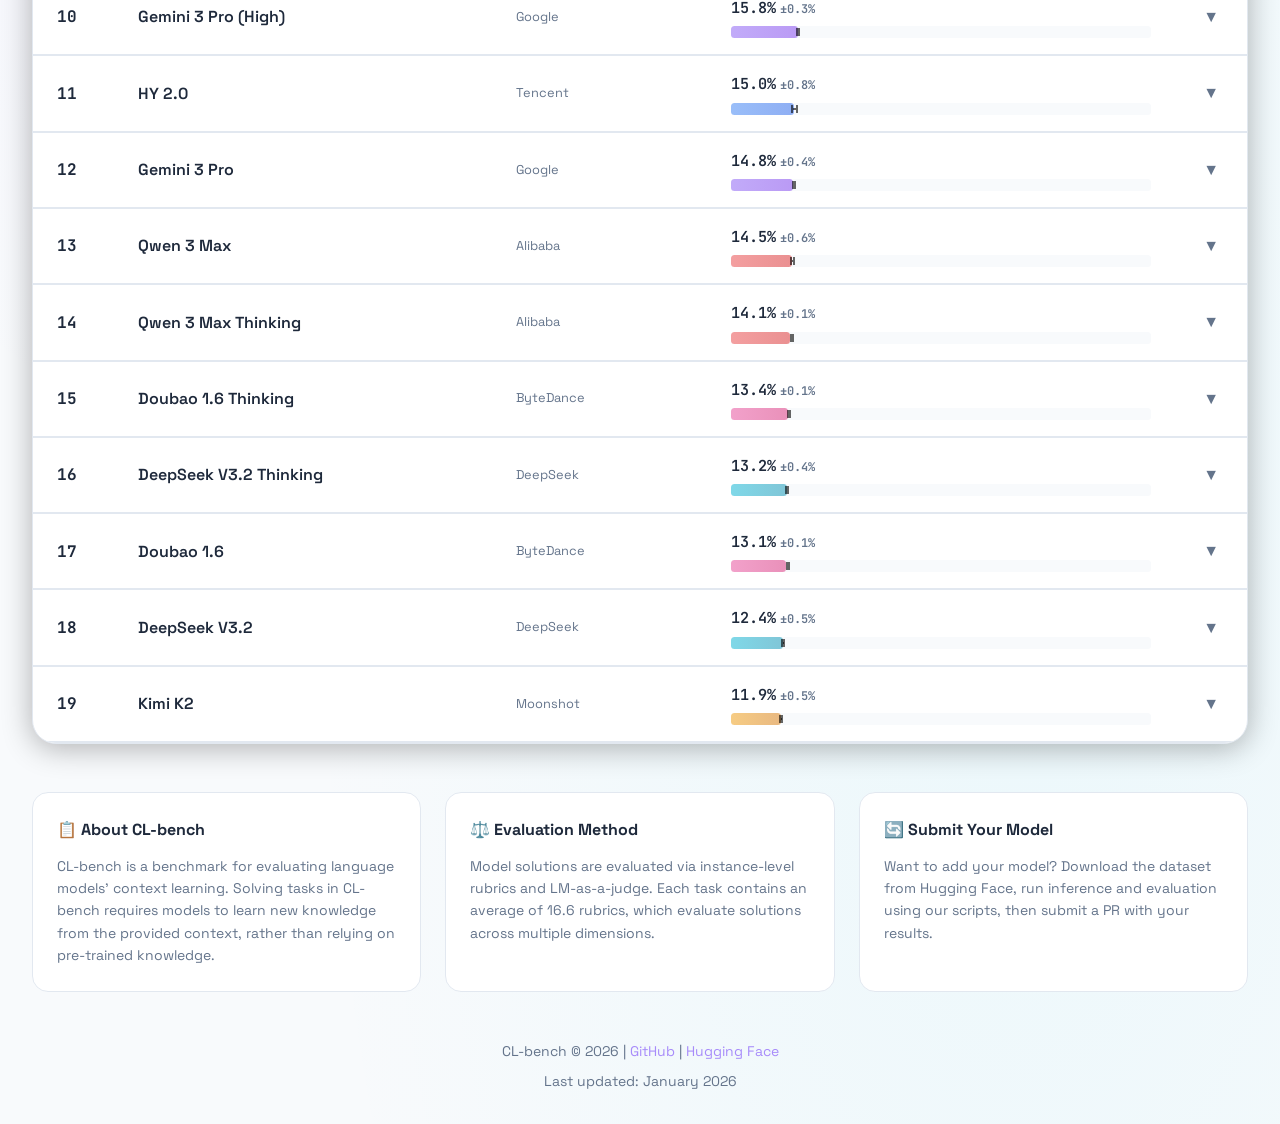
==== commit f9796893: "Merge branch 'main' of https://github.com/Tencent-Hunyuan/CL-bench" ====
--- a/docs/index.html
+++ b/docs/index.html
@@ -659,7 +659,7 @@
             </div>
 
             <nav style="margin-top: 2rem;">
-                <a href="https://huggingface.co/datasets/tencent/CL-bench" class="btn" target="_blank">
+                <a href="https://huggingface.co/datasets/tencent/CL-bench" class="btn btn-outline" target="_blank">
                     🤗 Dataset
                 </a>
                 <a href="https://github.com/Tencent-Hunyuan/CL-bench" class="btn btn-outline" target="_blank">
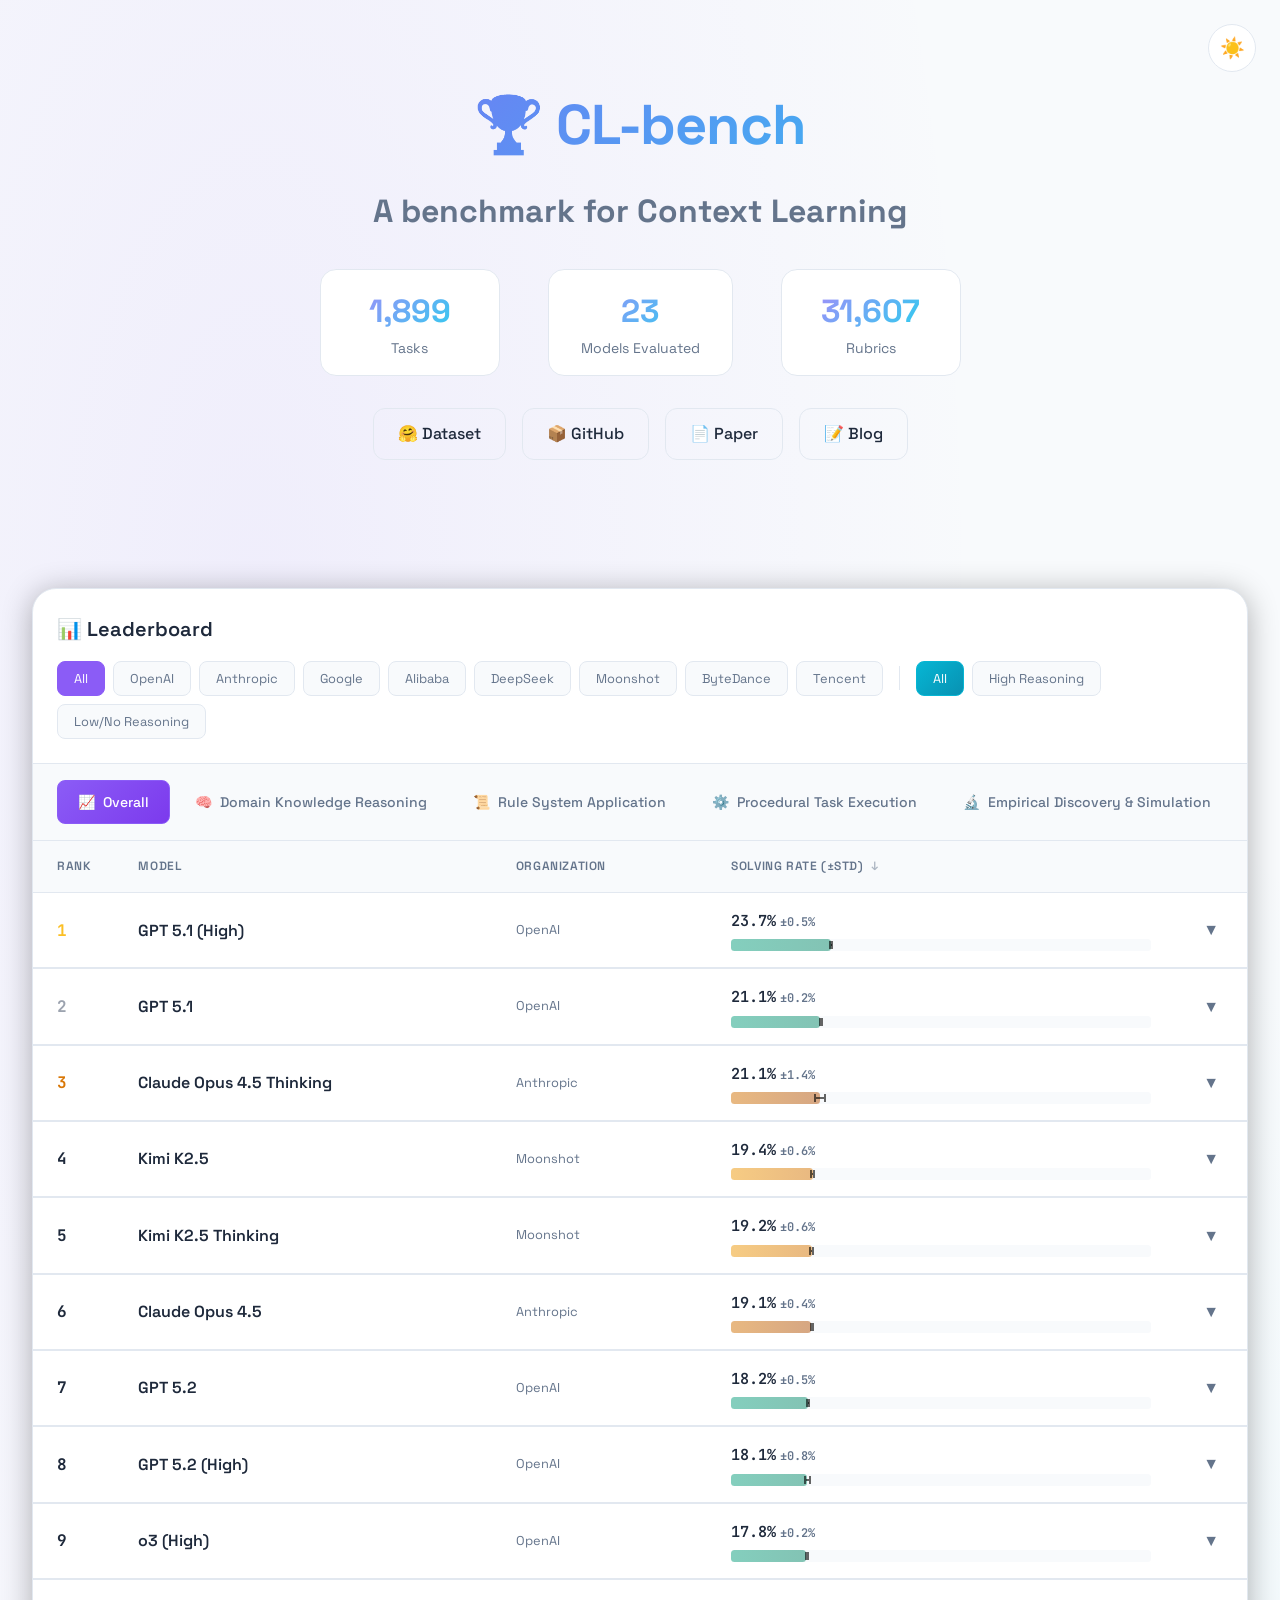
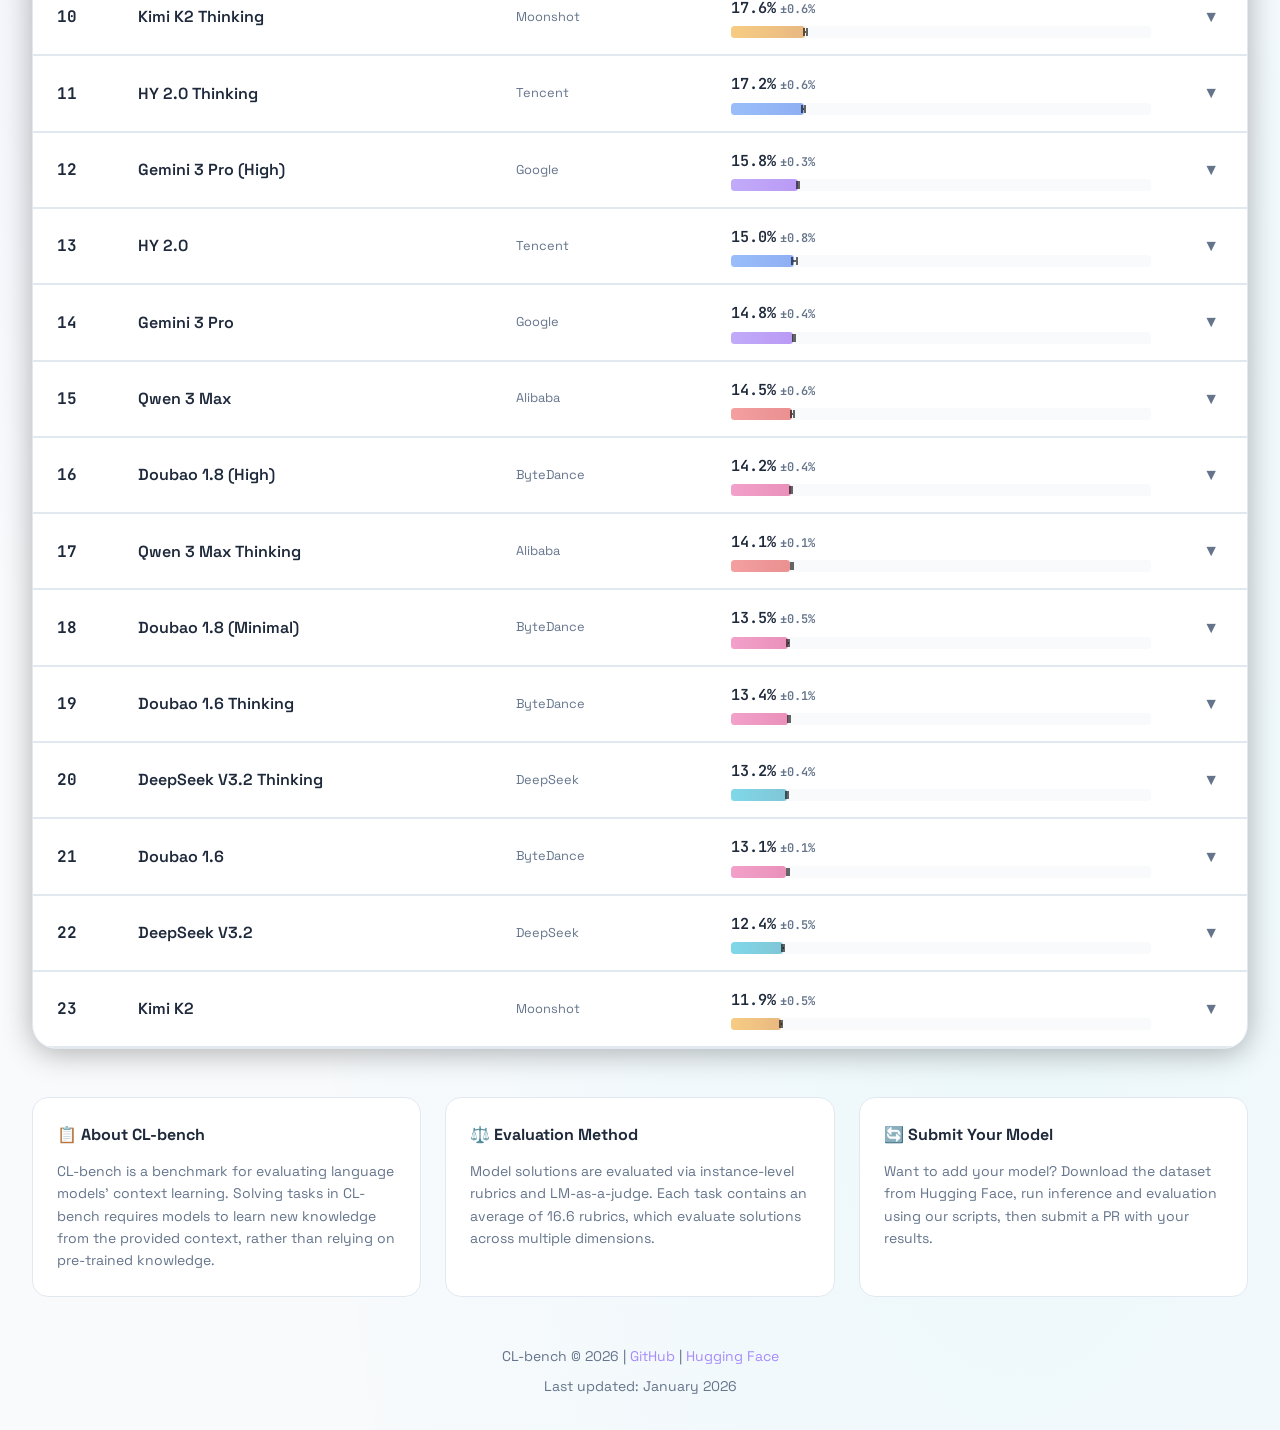
==== commit 447add6c: "add k2.5 and doubao1.8 results" ====
--- a/docs/index.html
+++ b/docs/index.html
@@ -798,6 +798,10 @@
             { model: "Doubao 1.6", org: "ByteDance", overall: 0.131, overall_std: 0.001, domain: 0.119, domain_std: 0.005, rule: 0.147, rule_std: 0.007, procedural: 0.151, procedural_std: 0.005, pattern: 0.079, pattern_std: 0.008 },
             { model: "DeepSeek V3.2", org: "DeepSeek", overall: 0.124, overall_std: 0.005, domain: 0.123, domain_std: 0.008, rule: 0.134, rule_std: 0.010, procedural: 0.135, procedural_std: 0.004, pattern: 0.070, pattern_std: 0.005 },
             { model: "Kimi K2", org: "Moonshot", overall: 0.119, overall_std: 0.005, domain: 0.123, domain_std: 0.011, rule: 0.127, rule_std: 0.005, procedural: 0.132, procedural_std: 0.011, pattern: 0.057, pattern_std: 0.008 },
+            { model: "Doubao 1.8 (High)", org: "ByteDance", overall: 0.142, overall_std: 0.004, domain: 0.142, domain_std: 0.006, rule: 0.160, rule_std: 0.011, procedural: 0.138, procedural_std: 0.004, pattern: 0.102, pattern_std: 0.015 },
+            { model: "Doubao 1.8 (Minimal)", org: "ByteDance", overall: 0.135, overall_std: 0.005, domain: 0.147, domain_std: 0.009, rule: 0.144, rule_std: 0.015, procedural: 0.129, procedural_std: 0.003, pattern: 0.085, pattern_std: 0.010 },
+            { model: "Kimi K2.5", org: "Moonshot", overall: 0.194, overall_std: 0.006, domain: 0.193, domain_std: 0.009, rule: 0.207, rule_std: 0.012, procedural: 0.197, procedural_std: 0.014, pattern: 0.156, pattern_std: 0.024 },
+            { model: "Kimi K2.5 Thinking", org: "Moonshot", overall: 0.192, overall_std: 0.006, domain: 0.191, domain_std: 0.004, rule: 0.194, rule_std: 0.019, procedural: 0.213, procedural_std: 0.006, pattern: 0.144, pattern_std: 0.015 },
         ];
 
         // Category display mapping
